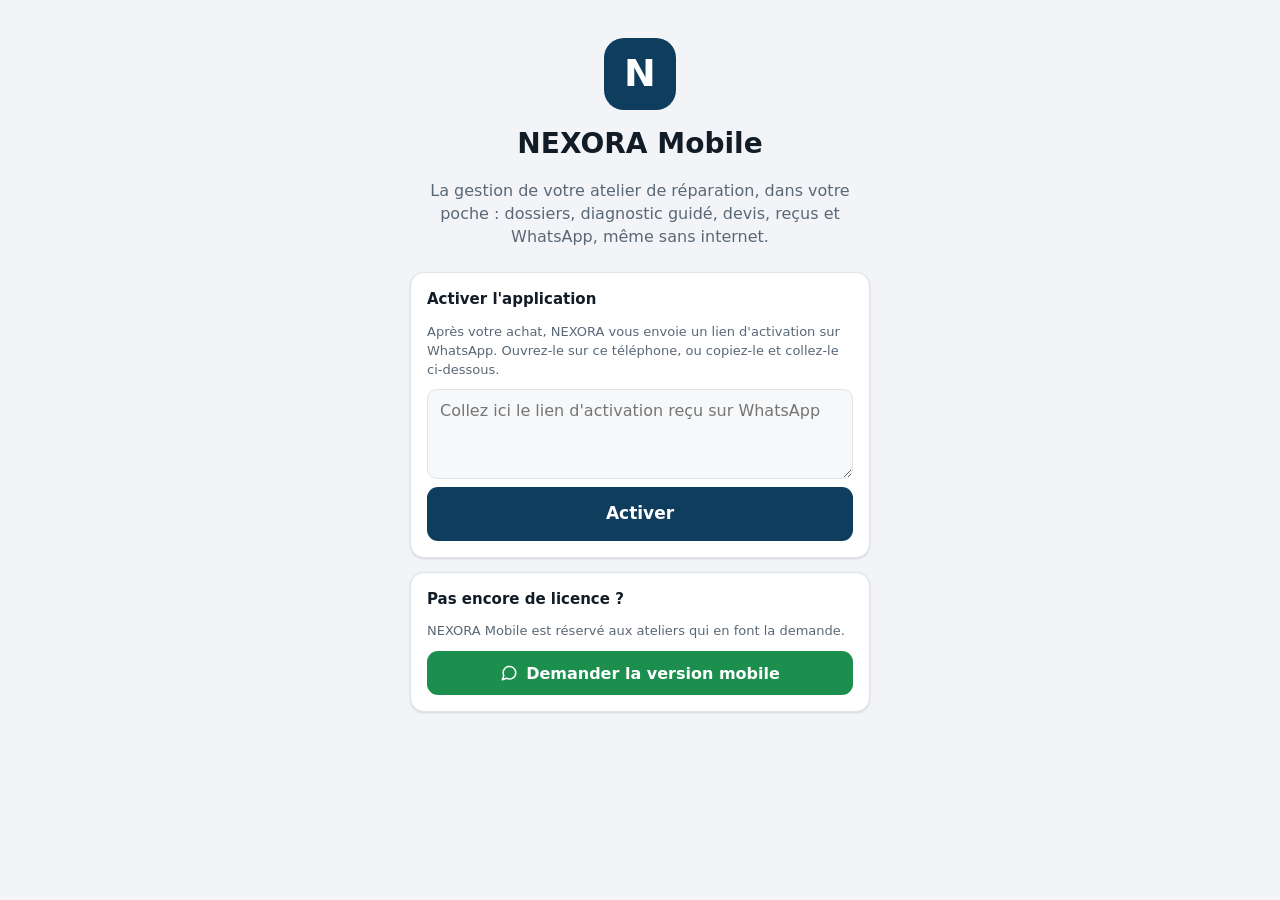
==== app/index.html @ eaabe92b "Ajoute NEXORA Mobile : application installable pour Android et iPhone Application web installable (P" ====
<!doctype html>
<html lang="fr">
<head>
<meta charset="utf-8">
<meta name="viewport" content="width=device-width, initial-scale=1, viewport-fit=cover">
<title>NEXORA</title>
<meta name="description" content="NEXORA Mobile : gestion d'atelier de réparation de téléphones. Dossiers, diagnostic guidé, devis, reçus et WhatsApp, même sans internet.">
<meta name="theme-color" content="#0f3d5e" media="(prefers-color-scheme: light)">
<meta name="theme-color" content="#0e1419" media="(prefers-color-scheme: dark)">
<meta name="apple-mobile-web-app-capable" content="yes">
<meta name="mobile-web-app-capable" content="yes">
<meta name="apple-mobile-web-app-title" content="NEXORA">
<meta name="apple-mobile-web-app-status-bar-style" content="default">
<meta name="format-detection" content="telephone=no">
<link rel="manifest" href="manifest.webmanifest">
<link rel="icon" type="image/png" sizes="192x192" href="icones/icone-192.png">
<link rel="apple-touch-icon" href="icones/apple-touch-icon.png">
<link rel="stylesheet" href="styles.css">
<style id="print-page"></style>
</head>
<body>
<header class="topbar">
  <div class="topbar-in">
    <div id="back" class="topbar-slot"></div>
    <h1 id="titre"></h1>
    <div id="action" class="topbar-slot right"></div>
  </div>
</header>

<main id="vue" class="vue">
  <div class="splash" aria-label="Chargement"><div class="act-logo">N</div></div>
</main>

<div id="fab"></div>

<nav class="tabbar" aria-label="Navigation principale">
  <a href="#/" data-onglet="accueil">
    <svg viewBox="0 0 24 24" width="24" height="24" fill="none" stroke="currentColor" stroke-width="2" stroke-linecap="round" stroke-linejoin="round" aria-hidden="true"><path d="M3 10.5 12 3l9 7.5V20a1 1 0 0 1-1 1h-5v-6h-6v6H4a1 1 0 0 1-1-1z"/></svg>
    <span>Accueil</span>
  </a>
  <a href="#/reparations" data-onglet="reparations">
    <svg viewBox="0 0 24 24" width="24" height="24" fill="none" stroke="currentColor" stroke-width="2" stroke-linecap="round" stroke-linejoin="round" aria-hidden="true"><path d="M14.7 6.3a4 4 0 0 0 5 5L21 13l-8 8-3-3 6.3-6.3a4 4 0 0 1-5-5L9 3l3-1z M4 20l6-6"/></svg>
    <span>Réparations</span>
  </a>
  <a href="#/stock" data-onglet="stock">
    <svg viewBox="0 0 24 24" width="24" height="24" fill="none" stroke="currentColor" stroke-width="2" stroke-linecap="round" stroke-linejoin="round" aria-hidden="true"><path d="M21 8 12 3 3 8v8l9 5 9-5z M3 8l9 5 9-5 M12 13v8"/></svg>
    <span>Stock</span>
  </a>
  <a href="#/plus" data-onglet="plus">
    <svg viewBox="0 0 24 24" width="24" height="24" fill="none" stroke="currentColor" stroke-width="2" stroke-linecap="round" stroke-linejoin="round" aria-hidden="true"><path d="M4 6h16 M4 12h16 M4 18h16"/></svg>
    <span>Plus</span>
  </a>
</nav>

<div id="toasts" aria-live="polite"></div>
<div id="print-root"></div>

<noscript><p style="padding:16px">NEXORA a besoin de JavaScript pour fonctionner.</p></noscript>
<script type="module" src="js/main.js"></script>
</body>
</html>
---- app/styles.css ----
/* NEXORA Mobile — styles */

:root {
  --bg: #f2f4f7;
  --surface: #ffffff;
  --surface-2: #f6f8fa;
  --text: #121c26;
  --muted: #5a6876;
  --line: #dfe4ea;
  --brand: #0f3d5e;
  --brand-ink: #ffffff;
  --brand-soft: #e3edf5;
  --accent: #1f8a5b;
  --accent-ink: #ffffff;
  --wa: #1c8f4e;
  --danger: #b42318;
  --danger-soft: #fdecea;
  --warn: #9a5b00;
  --warn-soft: #fff4e0;
  --focus: #2b7fd1;
  --shadow: 0 1px 2px rgba(16, 24, 40, .06), 0 1px 3px rgba(16, 24, 40, .08);

  --s-gris-bg: #eceff3; --s-gris: #46525f;
  --s-bleu-bg: #e2eefb; --s-bleu: #1b5fa8;
  --s-violet-bg: #efe8fb; --s-violet: #6b3fb2;
  --s-orange-bg: #fdf0dc; --s-orange: #9a5b00;
  --s-vert-bg: #e1f4ea; --s-vert: #17734a;
  --s-neutre-bg: #eceff3; --s-neutre: #5a6876;
  --s-rouge-bg: #fdecea; --s-rouge: #b42318;

  --r: 14px;
  --tab-h: 64px;
  --safe-b: env(safe-area-inset-bottom, 0px);
  --safe-t: env(safe-area-inset-top, 0px);
  color-scheme: light;
}

@media (prefers-color-scheme: dark) {
  :root:not([data-theme="light"]) {
    --bg: #0d1318;
    --surface: #151d24;
    --surface-2: #1b252e;
    --text: #e6ecf1;
    --muted: #97a6b4;
    --line: #26323d;
    --brand: #7db7e2;
    --brand-ink: #0d1318;
    --brand-soft: #1b2a37;
    --accent: #3fbf86;
    --accent-ink: #08160f;
    --wa: #2fb466;
    --danger: #f2766c;
    --danger-soft: #2c1716;
    --warn: #f0b259;
    --warn-soft: #2a2112;
    --focus: #7db7e2;
    --shadow: none;
    --s-gris-bg: #222c35; --s-gris: #b5c1cc;
    --s-bleu-bg: #16293b; --s-bleu: #8cc0ef;
    --s-violet-bg: #251d36; --s-violet: #c3a6f0;
    --s-orange-bg: #2c2213; --s-orange: #f0b259;
    --s-vert-bg: #13281e; --s-vert: #6dd3a0;
    --s-neutre-bg: #222c35; --s-neutre: #97a6b4;
    --s-rouge-bg: #2c1716; --s-rouge: #f2766c;
    color-scheme: dark;
  }
}
:root[data-theme="dark"] {
  --bg: #0d1318; --surface: #151d24; --surface-2: #1b252e; --text: #e6ecf1; --muted: #97a6b4; --line: #26323d;
  --brand: #7db7e2; --brand-ink: #0d1318; --brand-soft: #1b2a37; --accent: #3fbf86; --accent-ink: #08160f; --wa: #2fb466;
  --danger: #f2766c; --danger-soft: #2c1716; --warn: #f0b259; --warn-soft: #2a2112; --focus: #7db7e2; --shadow: none;
  --s-gris-bg: #222c35; --s-gris: #b5c1cc; --s-bleu-bg: #16293b; --s-bleu: #8cc0ef; --s-violet-bg: #251d36; --s-violet: #c3a6f0;
  --s-orange-bg: #2c2213; --s-orange: #f0b259; --s-vert-bg: #13281e; --s-vert: #6dd3a0; --s-neutre-bg: #222c35; --s-neutre: #97a6b4;
  --s-rouge-bg: #2c1716; --s-rouge: #f2766c;
  color-scheme: dark;
}

* { box-sizing: border-box; }
html { -webkit-text-size-adjust: 100%; -webkit-tap-highlight-color: transparent; }
body {
  margin: 0;
  background: var(--bg);
  color: var(--text);
  font: 16px/1.45 system-ui, -apple-system, "Segoe UI", Roboto, "Helvetica Neue", Arial, sans-serif;
  min-height: 100dvh;
  overscroll-behavior-y: none;
}
a { color: var(--brand); }
button, input, select, textarea { font: inherit; color: inherit; }
h1, h2, h3 { margin: 0; }
p { margin: 0 0 10px; }
.muted { color: var(--muted); }
.small { font-size: 13px; }
.center { text-align: center; }
.mt { margin-top: 14px; }
.pos { color: var(--s-vert); }
.neg { color: var(--danger); }
:focus-visible { outline: 2px solid var(--focus); outline-offset: 2px; }

/* ---------- Barre du haut ---------- */
.topbar {
  position: sticky; top: 0; z-index: 20;
  background: color-mix(in srgb, var(--bg) 88%, transparent);
  backdrop-filter: saturate(1.4) blur(12px);
  -webkit-backdrop-filter: saturate(1.4) blur(12px);
  border-bottom: 1px solid var(--line);
  padding-top: var(--safe-t);
}
.topbar-in { max-width: 720px; margin: 0 auto; height: 56px; display: flex; align-items: center; gap: 8px; padding: 0 8px; }
.topbar h1 { flex: 1; font-size: 18px; font-weight: 700; white-space: nowrap; overflow: hidden; text-overflow: ellipsis; }
.topbar-slot { min-width: 44px; display: flex; align-items: center; }
.topbar-slot.right { justify-content: flex-end; }
.brand-mark {
  width: 32px; height: 32px; margin-left: 6px; border-radius: 9px; display: grid; place-items: center;
  background: var(--brand); color: var(--brand-ink); font-weight: 800; font-size: 17px;
}
body.locked .topbar, body.locked .tabbar, body.locked #fab { display: none; }

/* ---------- Contenu ---------- */
.vue { max-width: 720px; margin: 0 auto; padding: 14px 16px calc(var(--tab-h) + var(--safe-b) + 96px); }
.stack { display: flex; flex-direction: column; gap: 14px; }
.stack-s { display: flex; flex-direction: column; gap: 8px; }
.splash { min-height: 60vh; display: grid; place-items: center; }

.card {
  background: var(--surface); border: 1px solid var(--line); border-radius: var(--r);
  padding: 16px; box-shadow: var(--shadow);
}
.card-title { font-size: 15px; font-weight: 700; margin-bottom: 12px; }
.card.head { padding-bottom: 12px; }
.head-top { display: flex; align-items: center; gap: 8px; flex-wrap: wrap; margin-bottom: 6px; }
.head-title { font-size: 21px; font-weight: 750; line-height: 1.2; margin-bottom: 4px; }
.diag-title { font-size: 20px; margin: 2px 0 4px; }

.hello { padding: 4px 2px 0; }
.hello .small::first-letter { text-transform: uppercase; }
.hello-name { font-size: 24px; font-weight: 800; letter-spacing: -.01em; }

/* ---------- Statistiques ---------- */
.stats { display: grid; grid-template-columns: repeat(2, minmax(0, 1fr)); gap: 10px; }
.stat {
  display: block; text-decoration: none; color: inherit;
  background: var(--surface); border: 1px solid var(--line); border-radius: var(--r);
  padding: 12px 14px; box-shadow: var(--shadow);
}
.stat-v { font-size: 20px; font-weight: 800; letter-spacing: -.01em; white-space: nowrap; overflow: hidden; text-overflow: ellipsis; font-variant-numeric: tabular-nums; }
.stat-l { font-size: 13px; color: var(--muted); }
.stat.warn { background: var(--warn-soft); border-color: transparent; }

/* ---------- Alertes et conseils ---------- */
.alert, .tip {
  display: flex; gap: 10px; align-items: flex-start; padding: 12px 14px; border-radius: 12px;
  background: var(--brand-soft); color: var(--text); text-decoration: none; font-size: 14px;
}
.alert svg, .tip svg { flex: none; margin-top: 1px; color: var(--brand); }
.alert.warn { background: var(--warn-soft); }
.alert.warn svg { color: var(--warn); }

/* ---------- Listes ---------- */
.list { display: flex; flex-direction: column; gap: 8px; }
.list.flat { gap: 0; }
.item {
  display: flex; align-items: center; gap: 12px; padding: 12px 14px; min-height: 64px;
  background: var(--surface); border: 1px solid var(--line); border-radius: 12px;
  color: inherit; text-decoration: none; box-shadow: var(--shadow);
}
.card .item { box-shadow: none; background: var(--surface-2); }
.item-main { flex: 1; min-width: 0; }
.item-main.as-btn { background: none; border: 0; padding: 0; text-align: left; cursor: pointer; }
.item-top { display: flex; align-items: center; gap: 6px; flex-wrap: wrap; margin-bottom: 2px; }
.item-title { font-weight: 650; white-space: nowrap; overflow: hidden; text-overflow: ellipsis; }
.item-sub { font-size: 13px; color: var(--muted); white-space: nowrap; overflow: hidden; text-overflow: ellipsis; }
.item-side { display: flex; flex-direction: column; align-items: flex-end; gap: 4px; flex: none; }
.reste { font-weight: 700; font-size: 14px; color: var(--danger); font-variant-numeric: tabular-nums; }
.num { font-weight: 700; font-size: 13px; color: var(--muted); font-variant-numeric: tabular-nums; }
.num.lg { font-size: 15px; color: var(--text); }
.more { display: block; text-align: center; padding: 10px 0 0; font-weight: 600; text-decoration: none; }
.avatar {
  width: 40px; height: 40px; border-radius: 50%; flex: none; display: grid; place-items: center;
  background: var(--brand-soft); color: var(--brand); font-weight: 700; font-size: 15px;
}

.row-link {
  display: flex; align-items: center; gap: 12px; width: 100%; padding: 12px 2px; min-height: 56px;
  color: inherit; text-decoration: none; background: none; border: 0; border-bottom: 1px solid var(--line);
  text-align: left; cursor: pointer;
}
.row-link:last-child { border-bottom: 0; }
.row-link > div { flex: 1; min-width: 0; }
.row-link > svg:first-child { color: var(--brand); flex: none; }
.row-link > svg:last-child { color: var(--muted); transform: rotate(180deg); flex: none; }

.empty { text-align: center; padding: 28px 12px; color: var(--muted); }
.empty .btn { margin-top: 8px; }

/* ---------- Badges de statut ---------- */
.badge {
  display: inline-flex; align-items: center; height: 22px; padding: 0 8px; border-radius: 999px;
  font-size: 12px; font-weight: 650; white-space: nowrap;
}
.b-gris { background: var(--s-gris-bg); color: var(--s-gris); }
.b-bleu { background: var(--s-bleu-bg); color: var(--s-bleu); }
.b-violet { background: var(--s-violet-bg); color: var(--s-violet); }
.b-orange { background: var(--s-orange-bg); color: var(--s-orange); }
.b-vert { background: var(--s-vert-bg); color: var(--s-vert); }
.b-neutre { background: var(--s-neutre-bg); color: var(--s-neutre); }
.b-rouge { background: var(--s-rouge-bg); color: var(--s-rouge); }
.card .badge.b-vert { white-space: normal; height: auto; padding: 3px 8px; }
.dot { width: 10px; height: 10px; border-radius: 50%; flex: none; }
.d-gris { background: var(--s-gris); } .d-bleu { background: var(--s-bleu); } .d-violet { background: var(--s-violet); }
.d-orange { background: var(--s-orange); } .d-vert { background: var(--s-vert); } .d-neutre { background: var(--s-neutre); }
.d-rouge { background: var(--s-rouge); }

/* ---------- Actions rapides (fiche) ---------- */
.actions { display: grid; grid-template-columns: repeat(4, minmax(0, 1fr)); gap: 8px; margin-top: 14px; }
.action {
  display: flex; flex-direction: column; align-items: center; justify-content: center; gap: 4px;
  min-height: 64px; padding: 8px 4px; border-radius: 12px; border: 0; cursor: pointer;
  background: var(--brand-soft); color: var(--brand); text-decoration: none; font-size: 12.5px; font-weight: 650;
}
.action span { color: var(--text); }

/* ---------- Boutons ---------- */
.btn {
  display: inline-flex; align-items: center; justify-content: center; gap: 8px;
  min-height: 44px; padding: 0 16px; border-radius: 11px; border: 1px solid transparent;
  font-weight: 650; text-decoration: none; cursor: pointer; white-space: nowrap;
}
.btn:disabled { opacity: .55; cursor: default; }
.btn.block { display: flex; width: 100%; }
.btn.lg { min-height: 54px; font-size: 17px; }
.btn.sm { min-height: 38px; padding: 0 12px; font-size: 14px; }
.btn.primary { background: var(--brand); color: var(--brand-ink); }
.btn.ghost { background: var(--surface); border-color: var(--line); color: var(--text); }
.btn.danger { background: var(--danger); color: #fff; }
.btn.danger-ghost { background: transparent; color: var(--danger); border-color: color-mix(in srgb, var(--danger) 35%, transparent); }
.btn.whatsapp { background: var(--wa); color: #fff; }
.card .btn.sm { margin-top: 10px; }
.row-btns { display: flex; gap: 8px; flex-wrap: wrap; }
.row-btns .btn { flex: 1; }
.icon-btn {
  width: 44px; height: 44px; display: inline-grid; place-items: center; border-radius: 12px;
  border: 0; background: transparent; color: var(--text); cursor: pointer; text-decoration: none;
}
.icon-btn.sm { width: 36px; height: 36px; border-radius: 10px; background: var(--surface-2); }
.link { background: none; border: 0; padding: 0; color: var(--brand); cursor: pointer; font-weight: 600; }

/* ---------- Bouton flottant ---------- */
.fab {
  position: fixed; z-index: 15; right: 16px; bottom: calc(var(--tab-h) + var(--safe-b) + 16px);
  display: inline-flex; align-items: center; gap: 8px; height: 56px; padding: 0 20px 0 16px;
  border-radius: 18px; background: var(--brand); color: var(--brand-ink); text-decoration: none;
  font-weight: 700; box-shadow: 0 6px 20px rgba(15, 61, 94, .35);
}
@media (min-width: 760px) { .fab { right: calc(50% - 344px); } }

/* ---------- Barre d'onglets ---------- */
.tabbar {
  position: fixed; z-index: 20; left: 0; right: 0; bottom: 0;
  display: grid; grid-template-columns: repeat(4, 1fr);
  height: calc(var(--tab-h) + var(--safe-b)); padding-bottom: var(--safe-b);
  background: color-mix(in srgb, var(--surface) 92%, transparent);
  backdrop-filter: saturate(1.4) blur(12px);
  -webkit-backdrop-filter: saturate(1.4) blur(12px);
  border-top: 1px solid var(--line);
}
.tabbar a {
  display: flex; flex-direction: column; align-items: center; justify-content: center; gap: 2px;
  color: var(--muted); text-decoration: none; font-size: 12px; font-weight: 600;
}
.tabbar a.on { color: var(--brand); }
.tabbar a.on svg { stroke-width: 2.4; }

/* ---------- Formulaires ---------- */
.field { display: block; margin: 0 0 14px; }
.field:last-child { margin-bottom: 0; }
.field.mt { margin-top: 16px; }
.lbl { display: block; font-weight: 650; font-size: 14px; margin: 0 0 6px; }
.hint { display: block; font-size: 13px; color: var(--muted); margin-top: 6px; }
input[type=text], input[type=tel], input[type=number], input[type=date], input[type=search], select, textarea {
  width: 100%; min-height: 46px; padding: 10px 12px; border-radius: 10px;
  border: 1px solid var(--line); background: var(--surface-2); color: var(--text);
  font-size: 16px; /* évite le zoom automatique sur iPhone */
  -webkit-appearance: none; appearance: none;
}
select {
  background-image: url("data:image/svg+xml,%3Csvg xmlns='http://www.w3.org/2000/svg' width='12' height='8' viewBox='0 0 12 8'%3E%3Cpath d='M1 1l5 5 5-5' fill='none' stroke='%23889' stroke-width='2'/%3E%3C/svg%3E");
  background-repeat: no-repeat; background-position: right 12px center; padding-right: 34px;
}
textarea { resize: vertical; min-height: 76px; line-height: 1.4; }
input:focus, select:focus, textarea:focus { outline: 2px solid var(--focus); outline-offset: 0; border-color: transparent; }
.grid2 { display: grid; grid-template-columns: 1fr 1fr; gap: 0 10px; }
.err { color: var(--danger); font-size: 14px; margin: 0 0 10px; }
.err:empty { display: none; }
.check { display: flex; align-items: center; gap: 10px; min-height: 44px; cursor: pointer; }
.check input { width: 20px; height: 20px; accent-color: var(--brand); }
.inline-input { width: 130px; }
.inline-input input { min-height: 38px; text-align: right; }

.search { position: relative; }
.search svg { position: absolute; left: 12px; top: 50%; transform: translateY(-50%); color: var(--muted); }
.search input { padding-left: 38px; background: var(--surface); }

/* ---------- Puces ---------- */
.chips { display: flex; flex-wrap: wrap; gap: 8px; }
.chips.scroll { flex-wrap: nowrap; overflow-x: auto; scrollbar-width: none; margin: 0 -16px; padding: 0 16px; }
.chips.scroll::-webkit-scrollbar { display: none; }
.chip {
  min-height: 38px; padding: 0 14px; border-radius: 999px; border: 1px solid var(--line);
  background: var(--surface); color: var(--text); font-size: 14px; font-weight: 600; cursor: pointer; white-space: nowrap;
}
.chip.on { background: var(--brand); border-color: var(--brand); color: var(--brand-ink); }
.chip-choice { position: relative; }
.chip-choice input { position: absolute; opacity: 0; pointer-events: none; }
.chip-choice span {
  display: inline-flex; align-items: center; min-height: 38px; padding: 0 14px; border-radius: 999px;
  border: 1px solid var(--line); background: var(--surface-2); font-size: 14px; cursor: pointer;
}
.chip-choice input:checked + span { background: var(--brand-soft); border-color: var(--brand); color: var(--brand); font-weight: 650; }
.chip-choice input:focus-visible + span { outline: 2px solid var(--focus); outline-offset: 2px; }

/* ---------- Choix client / appareil ---------- */
.suggest { display: flex; flex-direction: column; gap: 6px; }
.suggest:empty { display: none; }
.suggest-item {
  display: flex; align-items: center; gap: 6px; flex-wrap: wrap; text-align: left; padding: 10px 12px;
  border-radius: 10px; border: 1px dashed var(--brand); background: var(--brand-soft); cursor: pointer;
}
.tag { margin-left: auto; font-size: 12px; font-weight: 650; color: var(--brand); }
.picked {
  display: flex; align-items: center; justify-content: space-between; gap: 10px;
  padding: 10px 12px; border-radius: 10px; background: var(--brand-soft);
}
.picked .btn.sm { margin: 0; }
.choices { display: flex; flex-direction: column; gap: 8px; margin-bottom: 14px; }
.choice-card {
  display: flex; flex-direction: column; align-items: flex-start; gap: 4px; text-align: left;
  padding: 12px; border-radius: 12px; border: 1px solid var(--line); background: var(--surface-2); cursor: pointer;
}
.choice-card.on { border-color: var(--brand); background: var(--brand-soft); box-shadow: inset 0 0 0 1px var(--brand); }

/* ---------- Photos ---------- */
.thumbs { display: flex; flex-wrap: wrap; gap: 8px; }
.thumb {
  position: relative; width: 76px; height: 76px; border-radius: 10px; overflow: hidden; padding: 0;
  border: 1px solid var(--line); background: var(--surface-2); cursor: pointer;
}
.thumb img { width: 100%; height: 100%; object-fit: cover; display: block; }
.thumb.add {
  display: flex; flex-direction: column; align-items: center; justify-content: center; gap: 2px;
  border-style: dashed; color: var(--brand); font-size: 12px; font-weight: 650;
}
.thumb-x {
  position: absolute; top: 3px; right: 3px; width: 24px; height: 24px; border-radius: 50%;
  border: 0; background: rgba(0, 0, 0, .6); color: #fff; display: grid; place-items: center; cursor: pointer;
}
.photo-full { width: 100%; border-radius: 10px; display: block; }

/* ---------- Lignes (devis, paiements) ---------- */
.lines { display: flex; flex-direction: column; }
.line {
  display: flex; align-items: center; justify-content: space-between; gap: 12px; width: 100%;
  padding: 11px 0; border: 0; border-bottom: 1px solid var(--line); background: none; text-align: left; cursor: pointer;
}
.line.static { cursor: default; }
.line > div:first-child { min-width: 0; }
.line b { white-space: nowrap; font-variant-numeric: tabular-nums; }
.line-end { display: flex; align-items: center; gap: 8px; }
.line .badge, .line .btn { flex: none; }
.totals { margin-top: 8px; }
.kv { display: flex; justify-content: space-between; align-items: center; gap: 12px; padding: 6px 0; }
.kv.top { align-items: flex-start; }
.kv > span:last-child, .kv > b { text-align: right; }
.kv b { font-variant-numeric: tabular-nums; }
.kv.total { font-size: 17px; border-top: 1px solid var(--line); margin-top: 4px; padding-top: 10px; }
.kvs { margin-top: 10px; }
.code { font-family: ui-monospace, monospace; letter-spacing: .1em; }
.note-text { white-space: pre-wrap; background: var(--surface-2); padding: 10px 12px; border-radius: 10px; margin: 8px 0 0; font-size: 14px; }

/* ---------- Diagnostic ---------- */
.progress { height: 6px; background: var(--surface-2); border-radius: 99px; overflow: hidden; margin-top: 12px; }
.progress-bar { height: 100%; width: 0; background: var(--accent); transition: width .25s; }
.steps-check { list-style: none; margin: 0; padding: 0; }
.steps-check li { border-bottom: 1px solid var(--line); }
.steps-check li:last-child { border-bottom: 0; }
.steps-check label { display: flex; align-items: flex-start; gap: 10px; padding: 11px 0; cursor: pointer; }
.steps-check input { width: 22px; height: 22px; margin: 1px 0 0; flex: none; accent-color: var(--accent); }
.steps-check .n {
  flex: none; width: 22px; height: 22px; border-radius: 50%; background: var(--brand-soft); color: var(--brand);
  font-size: 12px; font-weight: 700; display: grid; place-items: center; margin-top: 1px;
}
.steps-check input:checked ~ span:last-child { color: var(--muted); text-decoration: line-through; }
.bullets { margin: 0; padding-left: 20px; }
.bullets li { margin: 4px 0; }

/* ---------- Historique ---------- */
.timeline { list-style: none; margin: 0; padding: 0 0 0 16px; border-left: 2px solid var(--line); }
.timeline li { position: relative; padding: 0 0 12px 8px; }
.timeline li::before {
  content: ""; position: absolute; left: -23px; top: 6px; width: 10px; height: 10px; border-radius: 50%;
  background: var(--brand); border: 2px solid var(--surface);
}

/* ---------- Stock ---------- */
.stepper { display: flex; align-items: center; gap: 6px; flex: none; }
.qty {
  min-width: 34px; text-align: center; font-weight: 750; font-variant-numeric: tabular-nums;
  padding: 3px 6px; border-radius: 8px; background: var(--s-vert-bg); color: var(--s-vert);
}
.qty.low { background: var(--s-rouge-bg); color: var(--s-rouge); }

/* ---------- Réglages ---------- */
.logo-row { display: flex; align-items: center; gap: 14px; }
.logo-row .btn.sm { margin: 0; }
.logo-preview {
  width: 96px; height: 96px; border-radius: 12px; border: 1px dashed var(--line); background: #fff;
  display: grid; place-items: center; overflow: hidden; flex: none;
}
.logo-preview img { max-width: 100%; max-height: 100%; }

/* ---------- Feuilles (fenêtres du bas) ---------- */
.sheet-bg {
  position: fixed; inset: 0; z-index: 50; background: rgba(8, 14, 20, .45);
  display: flex; align-items: flex-end; justify-content: center; opacity: 0; transition: opacity .18s;
}
.sheet-bg.in { opacity: 1; }
.sheet-bg.out { opacity: 0; }
.sheet {
  width: 100%; max-width: 720px; max-height: 92dvh; display: flex; flex-direction: column;
  background: var(--surface); border-radius: 18px 18px 0 0; transform: translateY(24px); transition: transform .18s;
  padding-bottom: var(--safe-b);
}
.sheet-bg.in .sheet { transform: none; }
.sheet-head { display: flex; align-items: center; justify-content: space-between; gap: 8px; padding: 10px 8px 6px 18px; }
.sheet-head h2 { font-size: 18px; }
.sheet-body { overflow-y: auto; padding: 4px 18px 20px; -webkit-overflow-scrolling: touch; }
.status-list { display: flex; flex-direction: column; gap: 6px; }
.status-opt {
  display: flex; align-items: center; gap: 12px; min-height: 50px; padding: 0 14px; border-radius: 12px;
  border: 1px solid var(--line); background: var(--surface-2); text-align: left; font-weight: 600; cursor: pointer;
}
.status-opt.on { border-color: var(--brand); background: var(--brand-soft); }
.preview {
  margin: 14px 0; border-radius: 12px; background: var(--surface-2); border: 1px solid var(--line);
  max-height: 46dvh; overflow-y: auto; display: flex; justify-content: center; padding: 12px;
}
.preview img { width: 100%; max-width: 360px; height: auto; box-shadow: 0 2px 10px rgba(0, 0, 0, .12); background: #fff; }
.welcome { padding-left: 20px; }
.welcome li { margin: 8px 0; }

/* ---------- Notifications ---------- */
#toasts {
  position: fixed; z-index: 60; left: 16px; right: 16px; top: calc(var(--safe-t) + 64px);
  display: flex; flex-direction: column; align-items: center; gap: 8px; pointer-events: none;
}
.toast {
  pointer-events: auto; max-width: 480px; padding: 12px 16px; border-radius: 12px;
  background: #1d2833; color: #fff; font-size: 14px; font-weight: 600; box-shadow: 0 6px 24px rgba(0, 0, 0, .25);
  transition: opacity .3s, transform .3s;
}
.toast.ok { background: #17734a; }
.toast.error { background: #a3261c; }
.toast.out { opacity: 0; transform: translateY(-8px); }
.toast.update { display: flex; align-items: center; gap: 12px; }
.toast.update .btn { background: #fff; color: #0f3d5e; }

/* ---------- Activation ---------- */
.activation { max-width: 460px; margin: 0 auto; padding-top: calc(24px + var(--safe-t)); display: flex; flex-direction: column; gap: 14px; }
.activation h1 { font-size: 28px; text-align: center; }
.activation > p { text-align: center; }
.act-logo {
  width: 72px; height: 72px; margin: 0 auto; border-radius: 20px; display: grid; place-items: center;
  background: var(--brand); color: var(--brand-ink); font-size: 38px; font-weight: 800;
}
body.locked .vue { padding-bottom: 32px; }

/* ---------- Impression ---------- */
#print-root { display: none; }
@media print {
  body.impression > *:not(#print-root) { display: none !important; }
  body.impression { background: #fff; color: #000; }
  body.impression #print-root { display: block; }
}
.ticket { font: 12px/1.35 Arial, sans-serif; color: #000; margin: 0 auto; }
.ticket hr { border: 0; border-top: 1px dashed #000; margin: 6px 0; }
.ticket-logo { display: block; max-width: 60%; max-height: 22mm; margin: 0 auto 4px; }
.t-nom { font-size: 15px; font-weight: 700; text-align: center; }
.t-c { text-align: center; font-size: 11px; }
.t-titre { font-weight: 700; text-align: center; font-size: 13px; }
.t-kv { display: flex; justify-content: space-between; gap: 8px; }
.t-kv b { white-space: nowrap; }
.t-g { font-size: 13px; font-weight: 700; }
.t-sec { margin-top: 4px; }
.t-sign { margin-top: 10px; padding-bottom: 28px; }
.t-note { text-align: center; font-size: 10px; margin: 4px 0; }
.a4 { font: 11pt/1.45 Arial, sans-serif; color: #000; }
.a4-head { display: flex; justify-content: space-between; align-items: flex-start; gap: 20px; border-bottom: 2px solid #000; padding-bottom: 12px; margin-bottom: 14px; }
.a4-shop { display: flex; gap: 12px; align-items: center; }
.a4-logo { max-width: 34mm; max-height: 24mm; }
.a4-nom { font-size: 16pt; font-weight: 700; }
.a4-doc { text-align: right; }
.a4-titre { font-size: 15pt; font-weight: 700; letter-spacing: .04em; }
.a4-infos { border-collapse: collapse; margin-bottom: 12px; }
.a4-infos th { text-align: left; font-weight: 400; color: #444; padding: 2px 16px 2px 0; }
.a4-infos td { font-weight: 700; padding: 2px 0; }
.a4-sec h3 { font-size: 11pt; margin: 10px 0 2px; }
.a4-sec p { margin: 0; }
.a4-lignes { width: 100%; border-collapse: collapse; margin-top: 14px; }
.a4-lignes th { text-align: left; border-bottom: 1px solid #000; padding: 6px 0; }
.a4-lignes th:last-child, .a4-lignes td:last-child { text-align: right; }
.a4-lignes td { border-bottom: 1px solid #ccc; padding: 6px 0; }
.a4-totaux { margin: 10px 0 0 auto; border-collapse: collapse; min-width: 50%; }
.a4-totaux th { text-align: left; font-weight: 400; padding: 3px 16px 3px 0; }
.a4-totaux td { text-align: right; padding: 3px 0; }
.a4-totaux tr.g th, .a4-totaux tr.g td { font-weight: 700; font-size: 12pt; border-top: 1px solid #000; padding-top: 6px; }
.a4-sign { display: flex; justify-content: space-between; margin-top: 28px; }
.a4-sign div { width: 45%; border-top: 1px solid #000; padding-top: 4px; font-size: 10pt; height: 30mm; }
.a4-note { font-size: 9pt; color: #333; margin: 10px 0 0; }

@media (prefers-reduced-motion: reduce) {
  * { transition: none !important; }
}
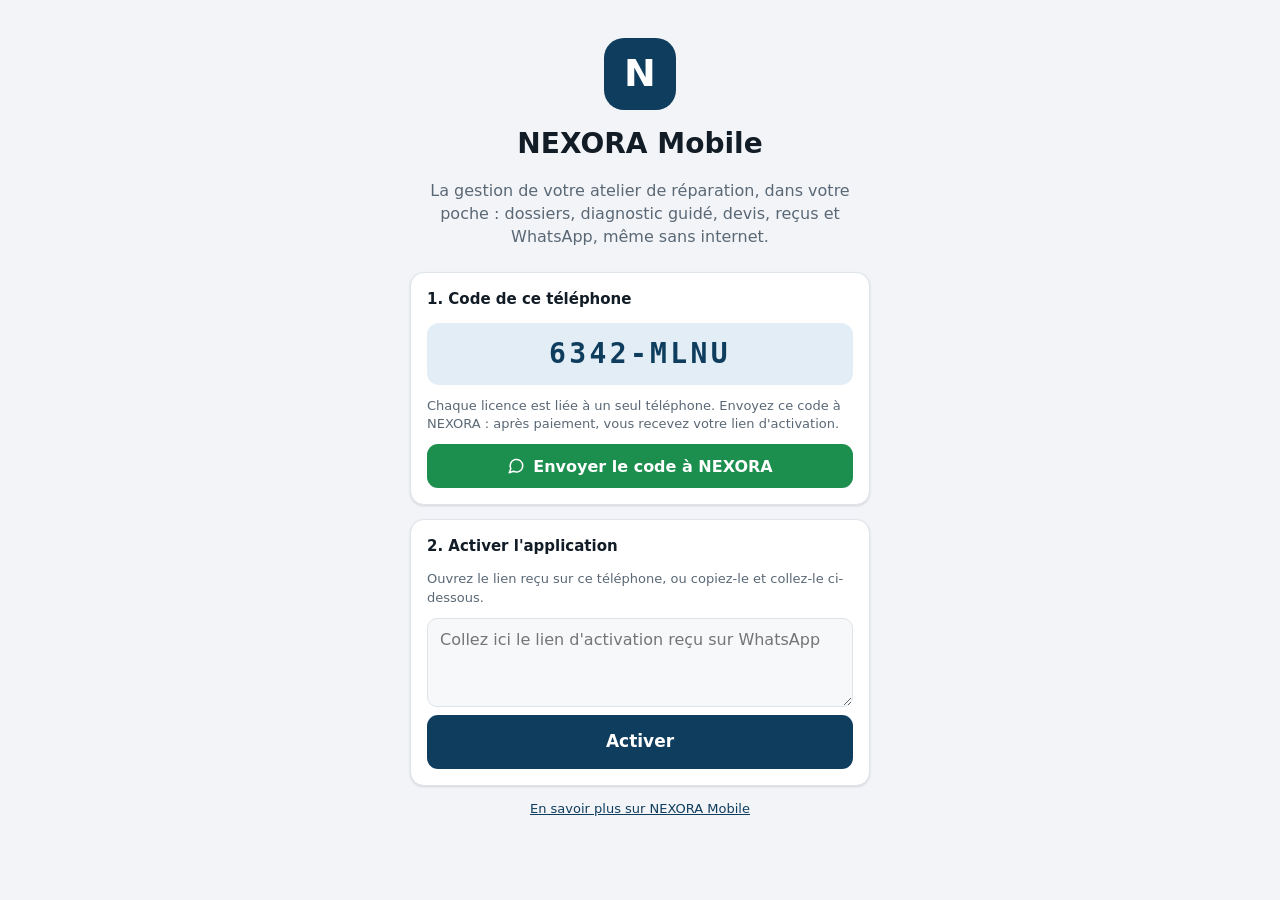
==== commit 53784dae: "Sécurité NEXORA Mobile : licences par téléphone, code d'accès, sauvegardes chiffrées Licences : - ch" ====
--- a/app/index.html
+++ b/app/index.html
@@ -12,6 +12,8 @@
 <meta name="apple-mobile-web-app-title" content="NEXORA">
 <meta name="apple-mobile-web-app-status-bar-style" content="default">
 <meta name="format-detection" content="telephone=no">
+<meta http-equiv="Content-Security-Policy" content="default-src 'self'; script-src 'self'; style-src 'self' 'unsafe-inline'; img-src 'self' data: blob:; connect-src 'self' data: blob:; worker-src 'self'; manifest-src 'self'; object-src 'none'; base-uri 'none'; form-action 'none'">
+<meta name="referrer" content="no-referrer">
 <link rel="manifest" href="manifest.webmanifest">
 <link rel="icon" type="image/png" sizes="192x192" href="icones/icone-192.png">
 <link rel="apple-touch-icon" href="icones/apple-touch-icon.png">
--- a/app/styles.css
+++ b/app/styles.css
@@ -450,7 +450,7 @@
 
 /* ---------- Notifications ---------- */
 #toasts {
-  position: fixed; z-index: 60; left: 16px; right: 16px; top: calc(var(--safe-t) + 64px);
+  position: fixed; z-index: 60; left: 16px; right: 16px; top: calc(var(--safe-t) + 8px);
   display: flex; flex-direction: column; align-items: center; gap: 8px; pointer-events: none;
 }
 .toast {
@@ -473,6 +473,13 @@
   background: var(--brand); color: var(--brand-ink); font-size: 38px; font-weight: 800;
 }
 body.locked .vue { padding-bottom: 32px; }
+.device-code {
+  font: 700 28px/1.2 ui-monospace, "SF Mono", Menlo, Consolas, monospace; letter-spacing: .12em; text-align: center;
+  padding: 14px; margin: 0 0 12px; border-radius: 12px; background: var(--brand-soft); color: var(--brand); user-select: all;
+}
+.pin { text-align: center; font-size: 24px !important; letter-spacing: .3em; }
+details.card summary { cursor: pointer; font-weight: 650; min-height: 28px; }
+.tip.small { font-size: 13px; margin-bottom: 10px; }
 
 /* ---------- Impression ---------- */
 #print-root { display: none; }
